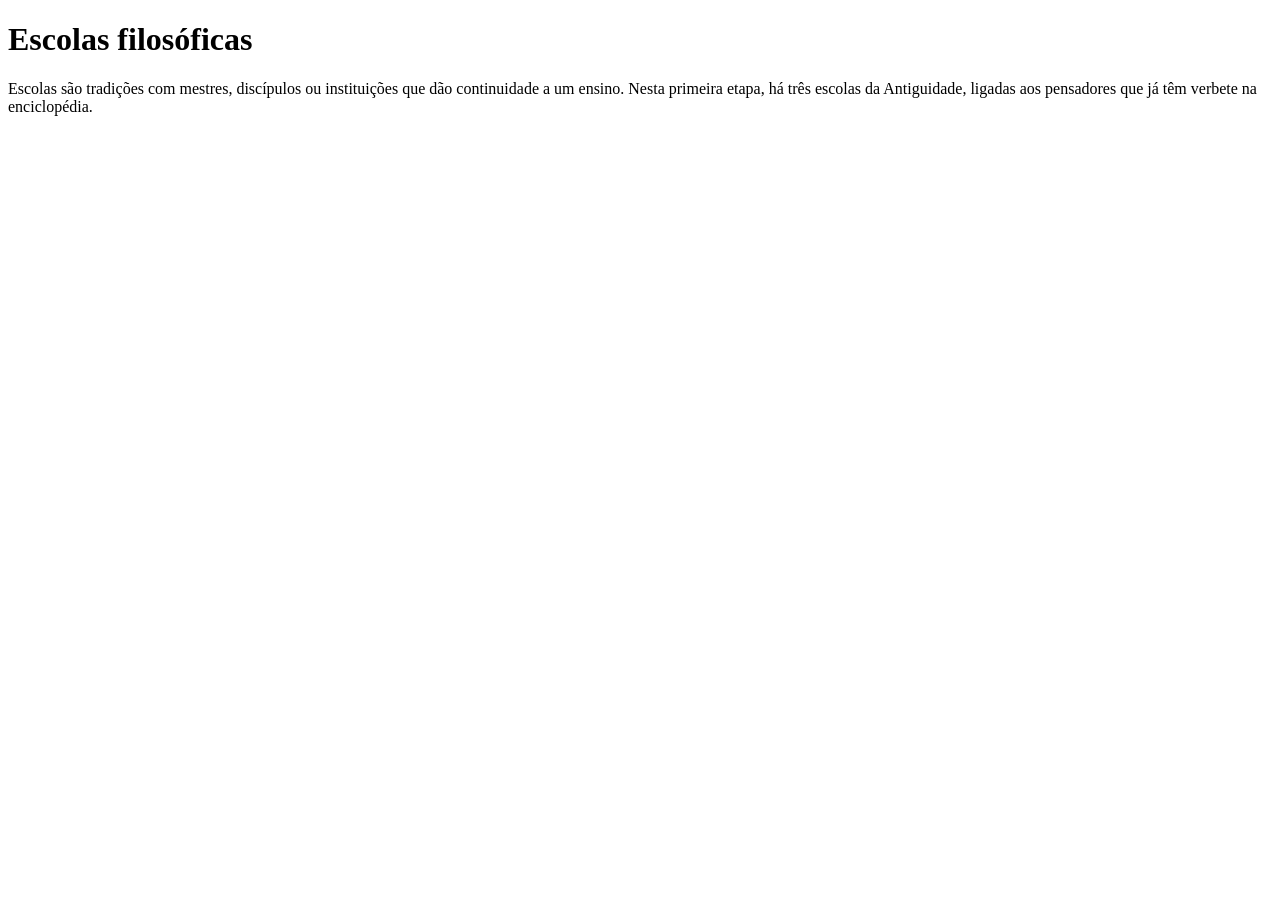
==== pages/escolas.html @ 773a6d93 "Create escolas.html" ====
<!DOCTYPE html>
<html lang="pt-BR" data-theme="dark">
<head>
  <meta charset="utf-8">
  <meta name="viewport" content="width=device-width, initial-scale=1">
  <title>Escolas filosóficas — PALAS ATENA</title>
  <meta name="description" content="Catálogo de escolas filosóficas da enciclopédia PALAS ATENA.">
  <link rel="icon" href="../assets/icons/logo.svg" type="image/svg+xml">
  <link rel="preconnect" href="https://fonts.googleapis.com">
  <link rel="preconnect" href="https://fonts.gstatic.com" crossorigin>
  <link rel="stylesheet" href="https://fonts.googleapis.com/css2?family=Cormorant+Garamond:wght@600;700&family=Source+Sans+3:wght@400;600&display=swap">
  <link rel="stylesheet" href="../css/global.css">
  <link rel="stylesheet" href="../css/layout.css">
  <link rel="stylesheet" href="../css/components.css">
  <link rel="stylesheet" href="../css/pages.css">
  <script src="../js/theme.js"></script>
</head>
<body data-page="escolas" data-root="../">
  <header class="site-header" data-component="site-header"></header>

  <main id="conteudo" class="site-main container">
    <noscript><p class="notice">Este site precisa de JavaScript ativado para mostrar o conteúdo.</p></noscript>
    <div class="page-header">
      <h1>Escolas filosóficas</h1>
      <p>Escolas são tradições com mestres, discípulos ou instituições que dão continuidade a um ensino. Nesta primeira etapa, há três escolas da Antiguidade, ligadas aos pensadores que já têm verbete na enciclopédia.</p>
    </div>
    <div class="card-grid" data-render="cards" data-collection="escola"></div>
  </main>

  <footer class="site-footer" data-component="site-footer"></footer>

  <script src="../js/paths.js"></script>
  <script src="../data/categorias.js"></script>
  <script src="../data/filosofos.js"></script>
  <script src="../data/escolas.js"></script>
  <script src="../js/collections.js"></script>
  <script src="../js/components.js"></script>
  <script src="../js/navigation.js"></script>
  <script src="../js/search.js"></script>
  <script src="../js/catalog-renderer.js"></script>
  <script src="../js/article-renderer.js"></script>
  <script src="../js/app.js"></script>
</body>
</html>
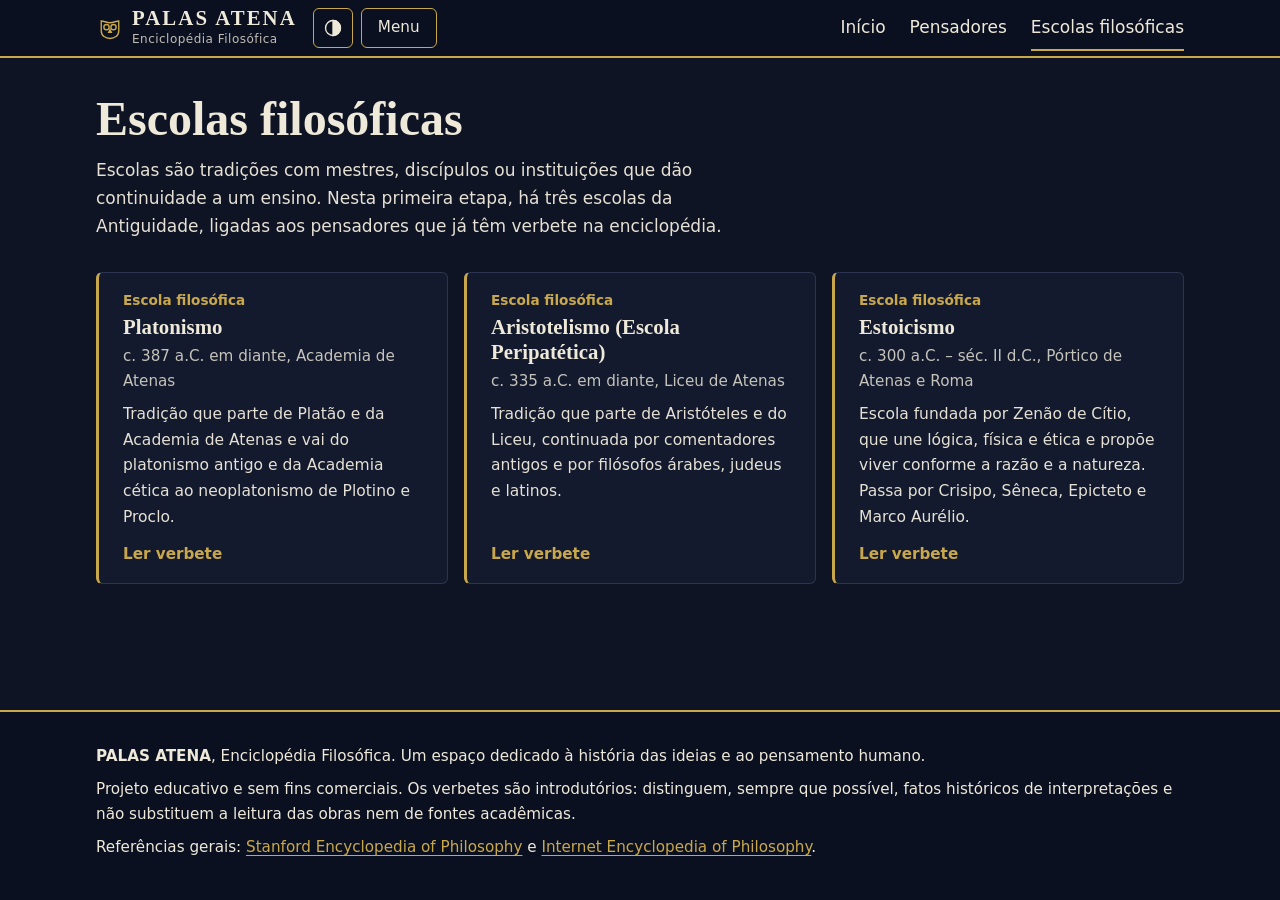
==== commit 17ba27f6: "Update escolas.html" ====
--- a/pages/escolas.html
+++ b/pages/escolas.html
@@ -33,6 +33,7 @@
   <script src="../data/categorias.js"></script>
   <script src="../data/filosofos.js"></script>
   <script src="../data/escolas.js"></script>
+  <script src="../data/correntes.js"></script>
   <script src="../js/collections.js"></script>
   <script src="../js/components.js"></script>
   <script src="../js/navigation.js"></script>
--- a/css/global.css
+++ b/css/global.css
@@ -0,0 +1,128 @@
+/* global.css — tokens de design (cores, fontes, espaçamentos), reset e tipografia base. */
+
+:root {
+  --font-display: "Cormorant Garamond", Georgia, "Times New Roman", serif;
+  --font-body: "Source Sans 3", system-ui, -apple-system, "Segoe UI", Roboto, sans-serif;
+
+  --space-1: 0.25rem;
+  --space-2: 0.5rem;
+  --space-3: 1rem;
+  --space-4: 1.5rem;
+  --space-5: 2rem;
+  --space-6: 3rem;
+  --space-7: 4.5rem;
+
+  --radius: 6px;
+  --header-height: 3.5rem;
+  --transition: 160ms ease;
+
+  /* O dourado da barra é o mesmo nos dois temas, porque a barra é sempre escura. */
+  --color-bar-accent: #c9a84c;
+}
+
+/* Tema escuro: é o padrão, inclusive quando o JavaScript ainda não definiu o tema. */
+:root,
+:root[data-theme="dark"] {
+  color-scheme: dark;
+  --color-bg: #0e1424;
+  --color-surface: #131a2e;
+  --color-bar: #0a1020;
+  --color-border: #2b3550;
+  --color-text: #e6e1d4;
+  --color-heading: #efe9d9;
+  --color-bar-text: #efe9d9;
+  --color-accent: #c9a84c;
+  /* Versão do dourado para texto pequeno; no escuro é a própria cor da marca. */
+  --color-accent-text: #c9a84c;
+  --color-on-accent: #0e1424;
+}
+
+:root[data-theme="light"] {
+  color-scheme: light;
+  --color-bg: #f7f3ea;
+  --color-surface: #fffdf8;
+  --color-bar: #14213d;
+  --color-border: #d9cfb8;
+  --color-text: #2b2d33;
+  --color-heading: #14213d;
+  --color-bar-text: #f7f3ea;
+  --color-accent: #8f6f24;
+  /* Um pouco mais escuro que #8f6f24 para dar contraste em textos pequenos. */
+  --color-accent-text: #7a5d1a;
+  --color-on-accent: #ffffff;
+}
+
+*,
+*::before,
+*::after {
+  box-sizing: border-box;
+}
+
+html {
+  scroll-padding-top: calc(var(--header-height) + var(--space-3));
+  -webkit-text-size-adjust: 100%;
+}
+
+body {
+  display: flex;
+  flex-direction: column;
+  min-height: 100vh;
+  margin: 0;
+  background: var(--color-bg);
+  color: var(--color-text);
+  font-family: var(--font-body);
+  font-size: 1.0625rem;
+  line-height: 1.65;
+}
+
+h1,
+h2,
+h3 {
+  margin: 0;
+  color: var(--color-heading);
+  font-family: var(--font-display);
+  font-weight: 700;
+  line-height: 1.2;
+}
+
+h1 { font-size: clamp(2rem, 7vw, 3rem); }
+h2 { font-size: 1.6rem; }
+h3 { font-size: 1.3rem; }
+
+p { margin: 0 0 var(--space-3); }
+
+a {
+  color: var(--color-accent-text);
+  text-underline-offset: 0.2em;
+}
+
+:focus-visible {
+  outline: 2px solid var(--color-accent);
+  outline-offset: 2px;
+}
+
+.visually-hidden {
+  position: absolute;
+  width: 1px;
+  height: 1px;
+  margin: -1px;
+  padding: 0;
+  overflow: hidden;
+  clip: rect(0 0 0 0);
+  white-space: nowrap;
+  border: 0;
+}
+
+@media (prefers-reduced-motion: no-preference) {
+  html { scroll-behavior: smooth; }
+}
+
+@media (prefers-reduced-motion: reduce) {
+  *,
+  *::before,
+  *::after {
+    animation-duration: 0.01ms !important;
+    transition-duration: 0.01ms !important;
+    scroll-behavior: auto !important;
+  }
+}
--- a/css/layout.css
+++ b/css/layout.css
@@ -0,0 +1,106 @@
+/* layout.css — estrutura da página: contêiner, cabeçalho, menu, rodapé e grades. */
+
+.container {
+  width: min(100% - 2rem, 68rem);
+  margin-inline: auto;
+}
+
+.site-main {
+  flex: 1;
+  padding-block: var(--space-5) var(--space-6);
+}
+
+/* Cabeçalho fixo e compacto para deixar o conteúdo aparecer cedo no celular. */
+.site-header {
+  position: sticky;
+  top: 0;
+  z-index: 20;
+  background: var(--color-bar);
+  color: var(--color-bar-text);
+  border-bottom: 2px solid var(--color-bar-accent);
+}
+
+.site-header__inner {
+  display: flex;
+  align-items: center;
+  gap: var(--space-3);
+  min-height: var(--header-height);
+}
+
+.site-header__actions {
+  display: flex;
+  align-items: center;
+  gap: var(--space-2);
+  margin-left: auto;
+}
+
+/* No celular o menu é um painel que abre sob o cabeçalho. */
+.site-nav {
+  display: none;
+  position: absolute;
+  top: 100%;
+  left: 0;
+  right: 0;
+  padding: var(--space-2) 1rem;
+  background: var(--color-bar);
+  border-bottom: 2px solid var(--color-bar-accent);
+}
+
+.site-nav.is-open { display: block; }
+
+.site-nav__list {
+  display: flex;
+  flex-direction: column;
+  margin: 0;
+  padding: 0;
+  list-style: none;
+}
+
+@media (min-width: 48rem) {
+  .site-nav {
+    display: block;
+    position: static;
+    margin-left: auto;
+    padding: 0;
+    background: none;
+    border: 0;
+  }
+
+  .site-nav__list {
+    flex-direction: row;
+    gap: var(--space-4);
+  }
+
+  .site-header__actions { margin-left: 0; }
+  .menu-toggle { display: none; }
+}
+
+.skip-link {
+  position: absolute;
+  left: -999px;
+  top: var(--space-2);
+  z-index: 30;
+  padding: var(--space-2) var(--space-3);
+  background: var(--color-accent);
+  color: var(--color-on-accent);
+  border-radius: var(--radius);
+}
+
+.skip-link:focus { left: var(--space-3); }
+
+.site-footer {
+  padding-block: var(--space-5);
+  background: var(--color-bar);
+  color: var(--color-bar-text);
+  border-top: 2px solid var(--color-bar-accent);
+  font-size: 0.95rem;
+}
+
+.site-footer a { color: var(--color-bar-accent); }
+.site-footer p { margin-bottom: var(--space-2); }
+
+.card-grid {
+  display: grid;
+  gap: var(--space-3);
+  grid-template-columns: repeat(auto-fill, minmax(min(100%, 17rem), 1fr));
+}
--- a/css/components.css
+++ b/css/components.css
@@ -0,0 +1,174 @@
+/* components.css — elementos reutilizáveis: marca, menu, botões, busca, cartões, chips e avisos. */
+
+/* Marca e navegação */
+.brand {
+  display: flex;
+  align-items: center;
+  gap: var(--space-2);
+  color: var(--color-bar-text);
+  text-decoration: none;
+}
+
+.brand__logo { width: 1.75rem; height: 1.75rem; color: var(--color-bar-accent); }
+
+.brand__name {
+  font-family: var(--font-display);
+  font-size: 1.3rem;
+  font-weight: 700;
+  letter-spacing: 0.1em;
+  line-height: 1.1;
+}
+
+/* O subtítulo só aparece em telas maiores, para manter o cabeçalho baixo. */
+.brand__tagline { display: none; font-size: 0.75rem; letter-spacing: 0.04em; opacity: 0.8; }
+
+@media (min-width: 48rem) {
+  .brand__text { display: flex; flex-direction: column; }
+  .brand__tagline { display: block; }
+}
+
+.site-nav__link {
+  display: block;
+  padding: var(--space-2) 0;
+  color: var(--color-bar-text);
+  text-decoration: none;
+  border-bottom: 2px solid transparent;
+  transition: border-color var(--transition);
+}
+
+.site-nav__link:hover,
+.site-nav__link[aria-current="page"] { border-bottom-color: var(--color-bar-accent); }
+
+/* Botões */
+.icon-button,
+.menu-toggle {
+  display: inline-flex;
+  align-items: center;
+  justify-content: center;
+  min-width: 2.5rem;
+  min-height: 2.5rem;
+  padding: 0 var(--space-3);
+  background: none;
+  color: var(--color-bar-text);
+  font: inherit;
+  font-size: 0.95rem;
+  border: 1px solid var(--color-bar-accent);
+  border-radius: var(--radius);
+  cursor: pointer;
+  transition: background-color var(--transition);
+}
+
+.icon-button { padding: 0; }
+.icon-button svg { width: 1.25rem; height: 1.25rem; }
+.icon-button:hover,
+.menu-toggle:hover { background: rgba(201, 168, 76, 0.15); }
+
+.button {
+  min-height: 2.75rem;
+  padding: 0 var(--space-4);
+  background: var(--color-accent);
+  color: var(--color-on-accent);
+  font: inherit;
+  font-weight: 600;
+  border: 0;
+  border-radius: var(--radius);
+  cursor: pointer;
+}
+
+/* Busca (nesta etapa é apenas visual) */
+.search {
+  display: flex;
+  flex-wrap: wrap;
+  gap: var(--space-2);
+  margin-top: var(--space-4);
+}
+
+.search__input {
+  flex: 1 1 14rem;
+  min-width: 0;
+  min-height: 2.75rem;
+  padding: 0 var(--space-3);
+  background: var(--color-surface);
+  color: var(--color-text);
+  font: inherit;
+  border: 1px solid var(--color-border);
+  border-radius: var(--radius);
+}
+
+.search__status { flex-basis: 100%; margin: 0; font-size: 0.95rem; font-style: italic; }
+.search__status:empty { display: none; }
+
+/* Cartões */
+.card {
+  position: relative;
+  display: flex;
+  flex-direction: column;
+  gap: var(--space-1);
+  padding: var(--space-3) var(--space-4);
+  background: var(--color-surface);
+  border: 1px solid var(--color-border);
+  border-left: 3px solid var(--color-accent);
+  border-radius: var(--radius);
+  transition: border-color var(--transition), transform var(--transition);
+}
+
+.card--link:hover { border-color: var(--color-accent); }
+
+@media (prefers-reduced-motion: no-preference) {
+  .card--link:hover { transform: translateY(-2px); }
+}
+
+/* O link do título cobre o cartão inteiro, para facilitar o toque no celular. */
+.card__link { color: inherit; text-decoration: none; }
+.card__link::after { content: ""; position: absolute; inset: 0; }
+.card__link:focus-visible { outline: none; }
+.card:focus-within { outline: 2px solid var(--color-accent); outline-offset: 2px; }
+
+.card__tag { color: var(--color-accent-text); font-size: 0.85rem; font-weight: 600; }
+.card__meta { margin: 0; font-size: 0.95rem; opacity: 0.85; }
+.card__text { margin: var(--space-1) 0 0; font-size: 0.97rem; }
+.card__action { margin-top: auto; padding-top: var(--space-2); color: var(--color-accent-text); font-weight: 600; font-size: 0.95rem; }
+.card--upcoming { opacity: 0.7; border-left-color: var(--color-border); }
+
+/* Chips, trilha de navegação e avisos */
+.chip {
+  display: inline-block;
+  margin: 0 var(--space-2) var(--space-2) 0;
+  padding: 0.15rem 0.75rem;
+  background: var(--color-surface);
+  color: var(--color-text);
+  font-size: 0.95rem;
+  text-decoration: none;
+  border: 1px solid var(--color-border);
+  border-radius: 99px;
+}
+
+a.chip:hover { border-color: var(--color-accent); }
+.chip__kind { margin-left: var(--space-1); color: var(--color-accent-text); font-size: 0.8rem; }
+
+.breadcrumb { margin-bottom: var(--space-3); font-size: 0.92rem; }
+.breadcrumb__list { display: flex; flex-wrap: wrap; gap: var(--space-1) var(--space-2); margin: 0; padding: 0; list-style: none; }
+.breadcrumb__item + .breadcrumb__item::before { content: "/"; margin-right: var(--space-2); opacity: 0.6; }
+
+.notice {
+  padding: var(--space-3);
+  background: var(--color-surface);
+  border: 1px solid var(--color-border);
+  border-left: 3px solid var(--color-accent);
+  border-radius: var(--radius);
+}
+
+/* Índice do verbete */
+.toc {
+  margin-block: var(--space-4);
+  padding: var(--space-3) var(--space-4);
+  background: var(--color-surface);
+  border: 1px solid var(--color-border);
+  border-radius: var(--radius);
+}
+
+.toc summary { cursor: pointer; color: var(--color-heading); font-weight: 600; }
+.toc ol { margin: var(--space-2) 0 0; padding-left: 1.25rem; }
+.toc a { text-decoration: none; }
+.toc a:hover { text-decoration: underline; }
+ 
--- a/css/pages.css
+++ b/css/pages.css
@@ -0,0 +1,43 @@
+/* pages.css — estilos específicos de página: início, catálogo e artigo. */
+
+/* Cabeçalho de página (catálogo) e abertura da página inicial */
+.page-header { margin-bottom: var(--space-5); }
+.page-header p { max-width: 42rem; margin: var(--space-2) 0 0; }
+
+.hero { padding-block: var(--space-4) var(--space-5); border-bottom: 1px solid var(--color-border); }
+.hero__subtitle { margin: 0; color: var(--color-accent-text); font-family: var(--font-display); font-size: 1.5rem; font-weight: 600; }
+.hero__tagline { margin: var(--space-2) 0 0; font-style: italic; }
+.hero__text { max-width: 42rem; margin: var(--space-3) 0 0; }
+
+.section { margin-top: var(--space-6); }
+.section__header { display: flex; flex-wrap: wrap; align-items: baseline; justify-content: space-between; gap: var(--space-2); margin-bottom: var(--space-3); }
+.section__intro { max-width: 42rem; margin-bottom: var(--space-3); }
+
+/* Artigo: coluna de leitura estreita e seções numeradas (a numeração segue o padrão editorial de 8 seções) */
+.article { max-width: 46rem; counter-reset: secao; }
+.article__tag { color: var(--color-accent-text); font-size: 0.9rem; font-weight: 600; }
+.article__meta { margin: var(--space-2) 0 0; opacity: 0.85; }
+.article__lead { margin: var(--space-3) 0 0; font-size: 1.15rem; font-style: italic; }
+
+.article__section { margin-top: var(--space-5); }
+
+.article__section h2 {
+  margin-bottom: var(--space-3);
+  padding-bottom: var(--space-1);
+  border-bottom: 1px solid var(--color-border);
+}
+
+.article__section h2::before {
+  counter-increment: secao;
+  content: counter(secao) ". ";
+  color: var(--color-accent-text);
+}
+
+.definition-list { margin: 0; }
+.definition-list__item { margin-bottom: var(--space-3); padding-left: var(--space-3); border-left: 2px solid var(--color-border); }
+.definition-list dt { color: var(--color-heading); font-family: var(--font-display); font-size: 1.2rem; font-weight: 700; }
+.definition-list dd { margin: 0; }
+
+.reference-list { padding-left: 1.25rem; font-size: 0.95rem; }
+.reference-list li { margin-bottom: var(--space-2); }
+.article__note { font-size: 0.95rem; }
